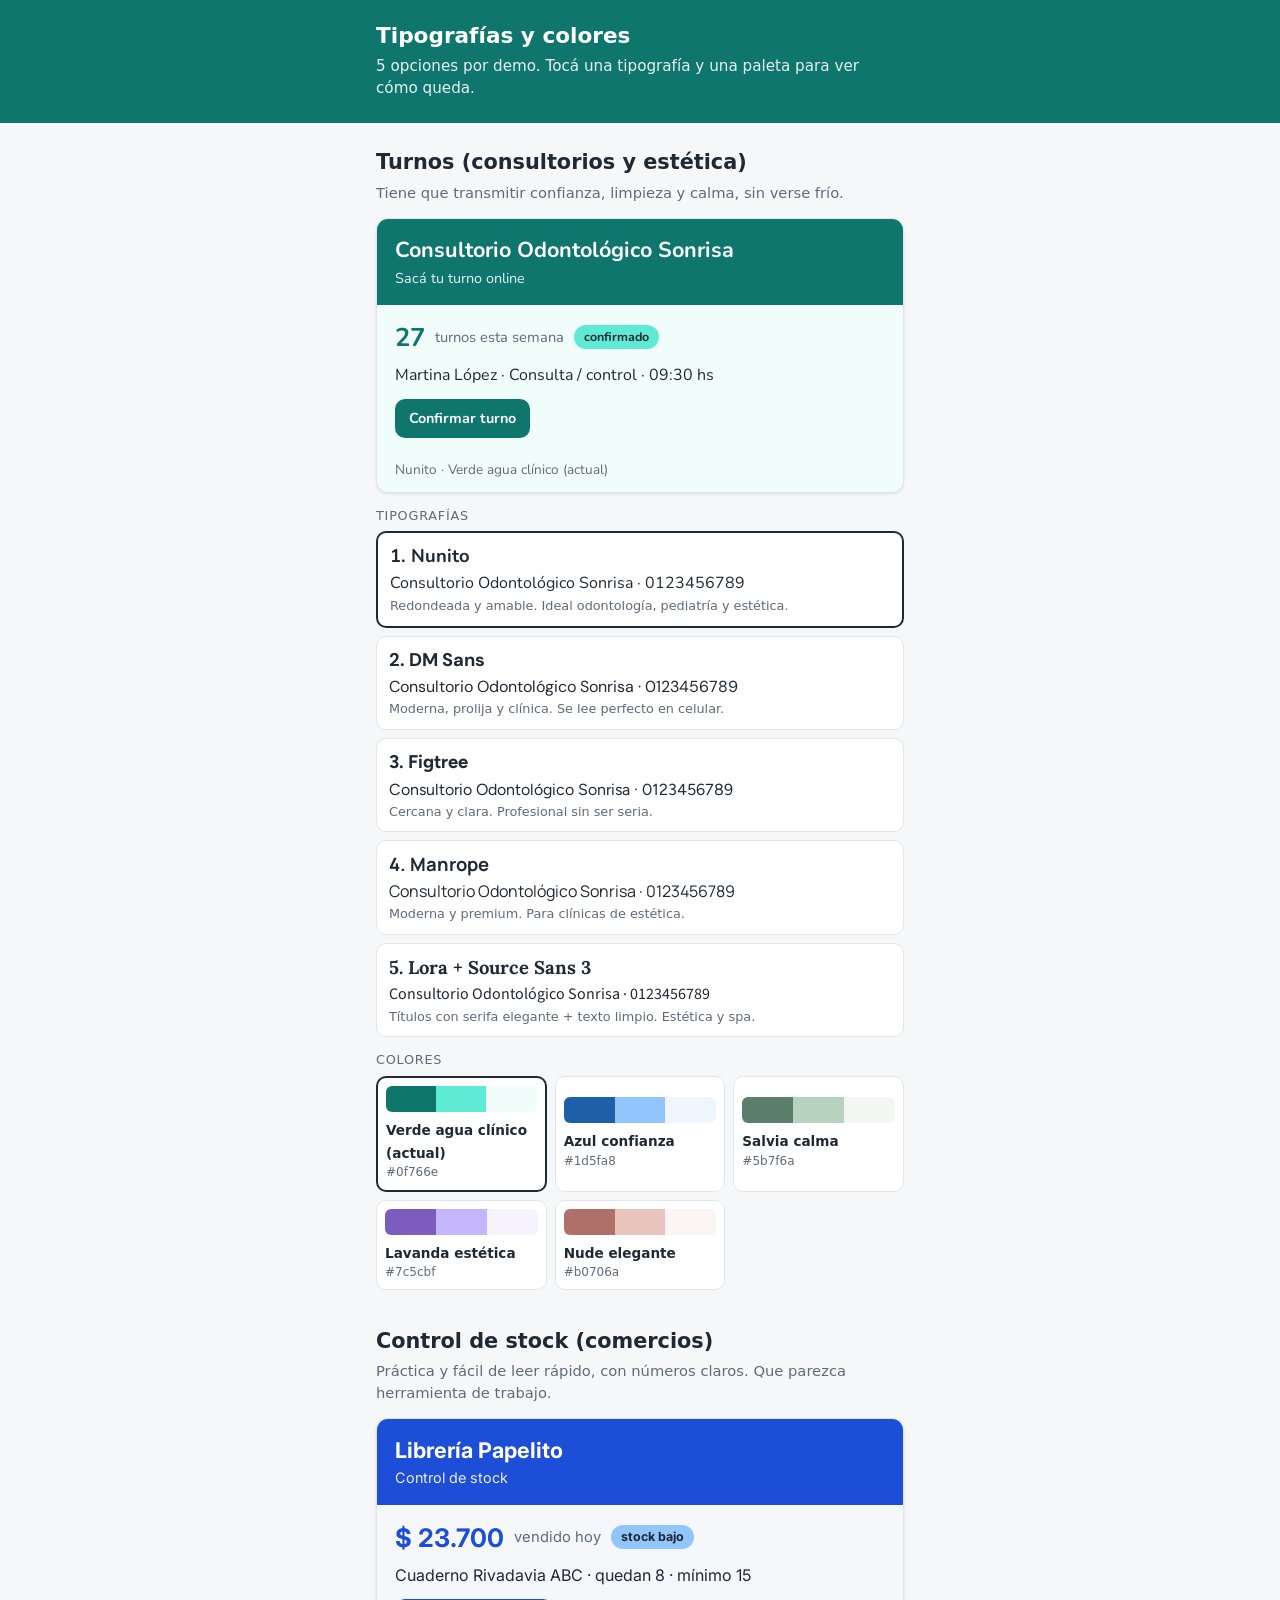
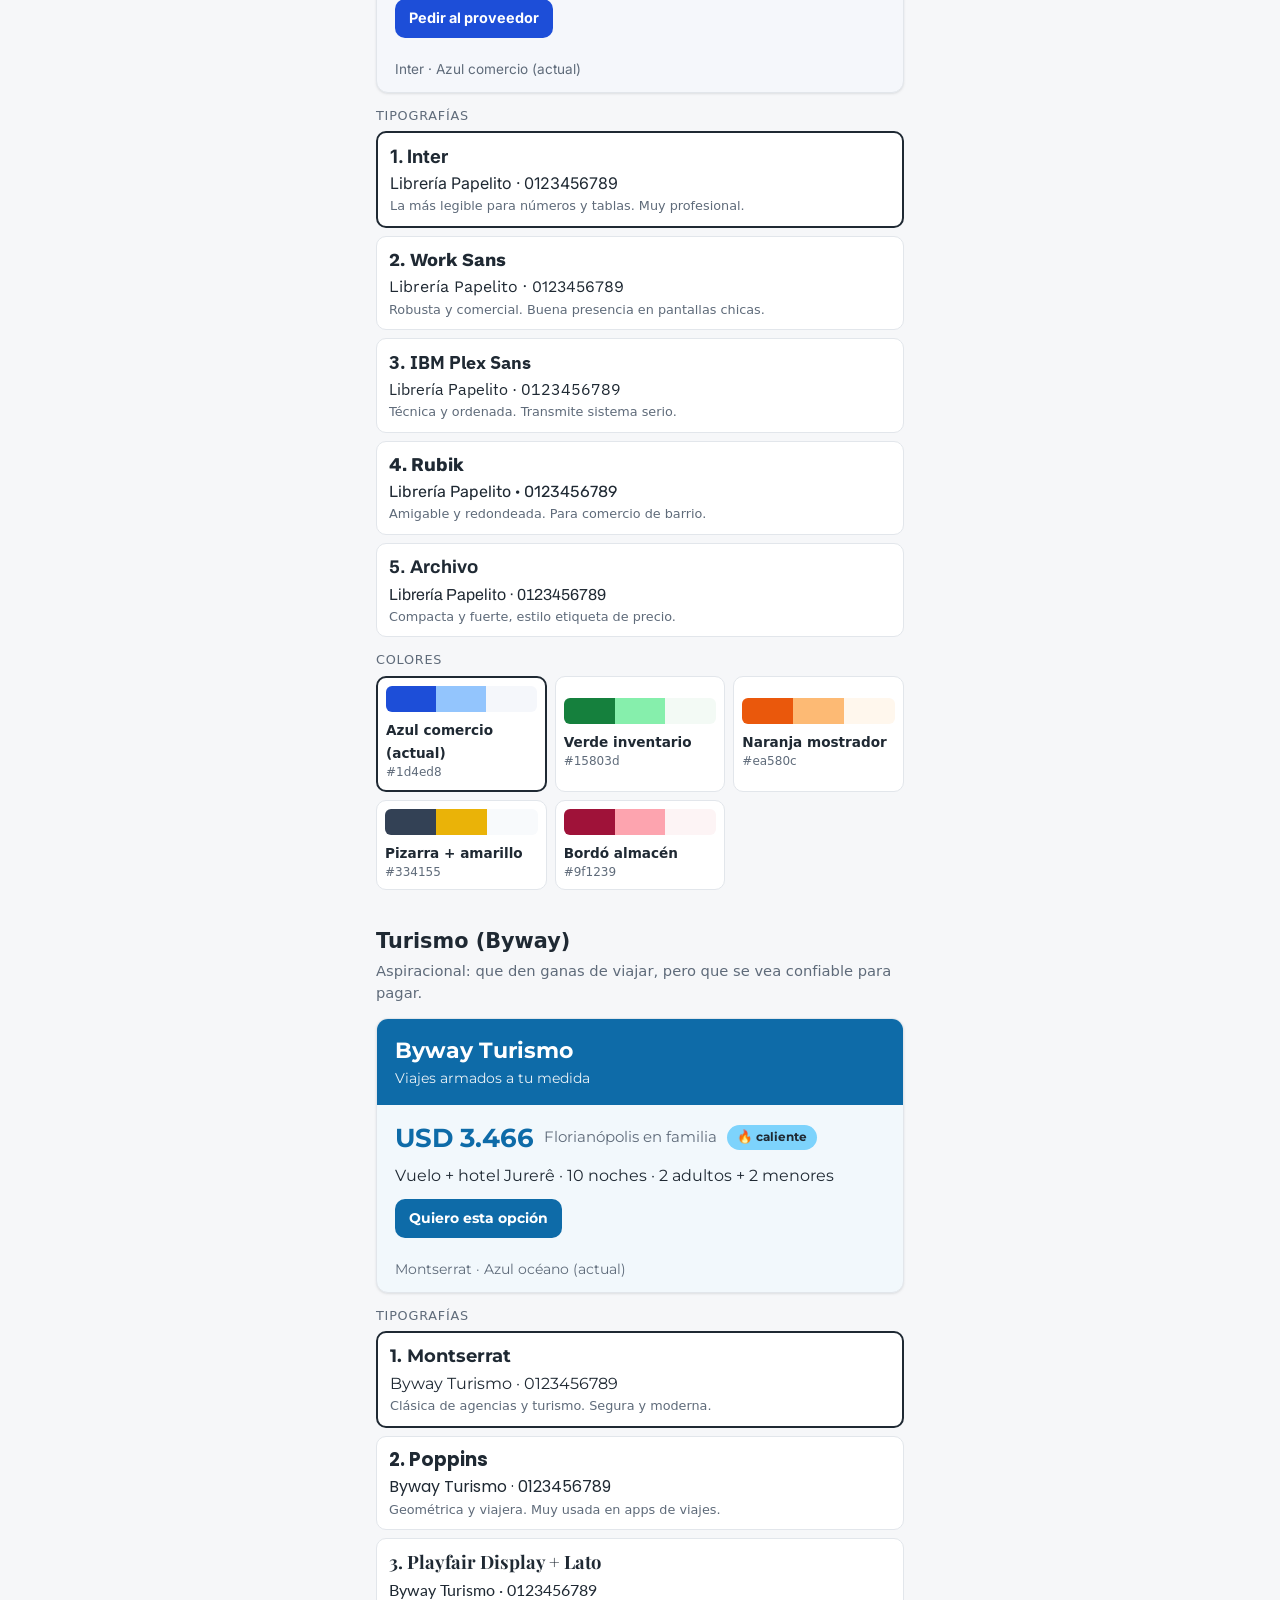
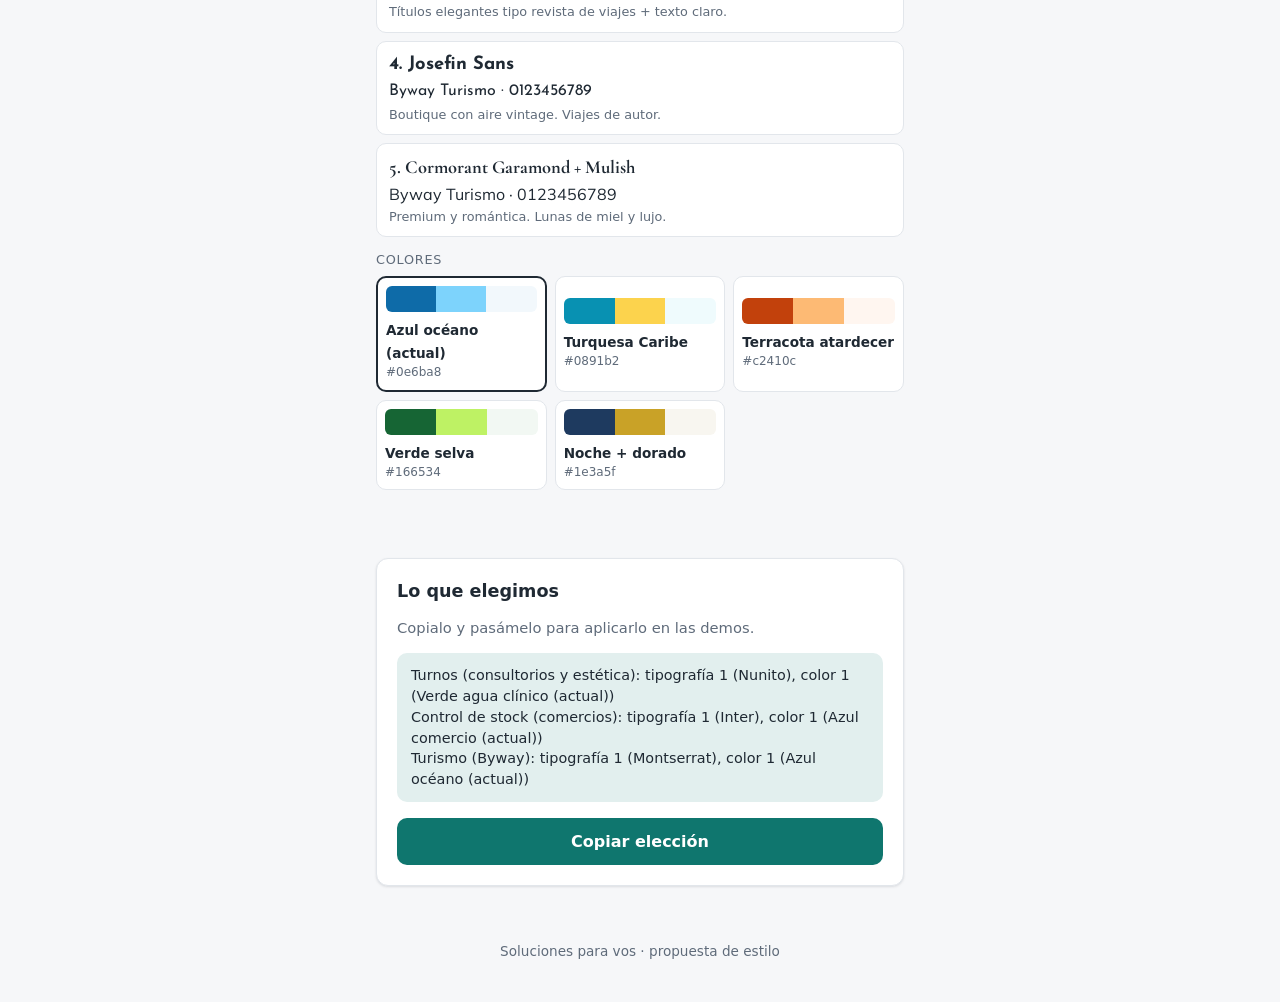
==== estilos/index.html @ ed7ce6e1 "Pagina para elegir tipografias y colores de cada demo 5 tipografias y 5 paletas por demo (turnos, st" ====
<!DOCTYPE html>
<html lang="es">
<head>
  <meta charset="UTF-8">
  <meta name="viewport" content="width=device-width, initial-scale=1">
  <title>Tipografías y colores</title>
  <link rel="preconnect" href="https://fonts.googleapis.com">
  <link rel="preconnect" href="https://fonts.gstatic.com" crossorigin>
  <link rel="stylesheet" href="https://fonts.googleapis.com/css2?family=Archivo:wght@400;700&family=Cormorant+Garamond:wght@600;700&family=DM+Sans:wght@400;700&family=Figtree:wght@400;700&family=IBM+Plex+Sans:wght@400;700&family=Inter:wght@400;700&family=Josefin+Sans:wght@400;700&family=Lato:wght@400;700&family=Lora:wght@600;700&family=Manrope:wght@400;700&family=Montserrat:wght@400;700&family=Mulish:wght@400;700&family=Nunito:wght@400;800&family=Playfair+Display:wght@600;700&family=Poppins:wght@400;600&family=Rubik:wght@400;600&family=Source+Sans+3:wght@400;700&family=Work+Sans:wght@400;700&display=swap">
  <link rel="stylesheet" href="../comun/estilos.css?v=20260928">
  <style>
    .seccion { margin-bottom: 36px; }
    .seccion > h2 { font-size: 1.3rem; margin: 8px 0 4px; }
    .muestra { border-radius: var(--radio); overflow: hidden; border: 1px solid var(--borde); box-shadow: var(--sombra); position: sticky; top: 8px; z-index: 3; margin-bottom: 14px; }
    .muestra .cab { color: white; padding: 16px 18px; }
    .muestra .cab h3 { margin: 0; font-size: 1.35rem; }
    .muestra .cab p { margin: 2px 0 0; opacity: .9; font-size: .9rem; }
    .muestra .cuerpo { padding: 14px 18px; }
    .muestra .fila-m { display: flex; gap: 10px; align-items: center; flex-wrap: wrap; }
    .muestra .num { font-size: 1.6rem; font-weight: 700; }
    .muestra .btn { display: inline-block; color: white; border-radius: 10px; padding: 9px 14px; font-weight: 700; font-size: .9rem; }
    .muestra .chip-m { border-radius: 999px; padding: 3px 10px; font-size: .78rem; font-weight: 700; }
    .elegido { font-size: .85rem; color: var(--texto-suave); margin: 8px 0 0; }
    .grupo-titulo { font-size: .8rem; text-transform: uppercase; letter-spacing: .06em; color: var(--texto-suave); margin: 14px 0 6px; }
    .fuentes { display: grid; gap: 8px; }
    .fuente { text-align: left; border: 1px solid var(--borde); background: white; border-radius: 10px; padding: 10px 12px; cursor: pointer; color: var(--texto); }
    .fuente.activa { border: 2px solid var(--texto); }
    .fuente .nombre-f { font-size: 1.15rem; }
    .fuente small { display: block; color: var(--texto-suave); font-family: system-ui, sans-serif; font-size: .8rem; margin-top: 2px; }
    .paletas { display: grid; grid-template-columns: repeat(auto-fill, minmax(150px, 1fr)); gap: 8px; }
    .paleta { border: 1px solid var(--borde); background: white; border-radius: 10px; padding: 8px; cursor: pointer; text-align: left; color: var(--texto); }
    .paleta.activa { border: 2px solid var(--texto); }
    .paleta .barras { display: flex; height: 26px; border-radius: 6px; overflow: hidden; margin-bottom: 6px; }
    .paleta .barras span { flex: 1; }
    .paleta small { color: var(--texto-suave); display: block; font-size: .75rem; }
    #resumen-final { white-space: pre-line; font-size: .9rem; }
  </style>
</head>
<body>
  <header class="encabezado">
    <div class="contenedor angosto">
      <h1>Tipografías y colores</h1>
      <p>5 opciones por demo. Tocá una tipografía y una paleta para ver cómo queda.</p>
    </div>
  </header>

  <main class="contenedor angosto" id="secciones"></main>

  <div class="contenedor angosto">
    <section class="tarjeta">
      <h2>Lo que elegimos</h2>
      <p class="vacio" style="margin-top:0">Copialo y pasámelo para aplicarlo en las demos.</p>
      <div class="aviso" id="resumen-final"></div>
      <button class="boton ancho" id="btn-copiar">Copiar elección</button>
    </section>
  </div>
  <footer class="pie">Soluciones para vos · propuesta de estilo</footer>

  <script>
    const DEMOS = [
      {
        id: "turnos", titulo: "Turnos (consultorios y estética)", negocio: "Consultorio Odontológico Sonrisa", sub: "Sacá tu turno online",
        chip: "confirmado", numero: "27", etiqueta: "turnos esta semana", boton: "Confirmar turno",
        idea: "Tiene que transmitir confianza, limpieza y calma, sin verse frío.",
        fuentes: [
          { t: "Nunito", c: "Nunito", nota: "Redondeada y amable. Ideal odontología, pediatría y estética." },
          { t: "DM Sans", c: "DM Sans", nota: "Moderna, prolija y clínica. Se lee perfecto en celular." },
          { t: "Figtree", c: "Figtree", nota: "Cercana y clara. Profesional sin ser seria." },
          { t: "Manrope", c: "Manrope", nota: "Moderna y premium. Para clínicas de estética." },
          { t: "Lora", c: "Source Sans 3", nota: "Títulos con serifa elegante + texto limpio. Estética y spa." },
        ],
        paletas: [
          { n: "Verde agua clínico (actual)", p: "#0f766e", f: "#f0fdfa", a: "#5eead4" },
          { n: "Azul confianza", p: "#1d5fa8", f: "#eff6ff", a: "#93c5fd" },
          { n: "Salvia calma", p: "#5b7f6a", f: "#f3f7f4", a: "#b7d3c0" },
          { n: "Lavanda estética", p: "#7c5cbf", f: "#f6f3ff", a: "#c4b5fd" },
          { n: "Nude elegante", p: "#b0706a", f: "#fbf5f3", a: "#e8c4bd" },
        ],
      },
      {
        id: "stock", titulo: "Control de stock (comercios)", negocio: "Librería Papelito", sub: "Control de stock",
        chip: "stock bajo", numero: "$ 23.700", etiqueta: "vendido hoy", boton: "Pedir al proveedor",
        idea: "Práctica y fácil de leer rápido, con números claros. Que parezca herramienta de trabajo.",
        fuentes: [
          { t: "Inter", c: "Inter", nota: "La más legible para números y tablas. Muy profesional." },
          { t: "Work Sans", c: "Work Sans", nota: "Robusta y comercial. Buena presencia en pantallas chicas." },
          { t: "IBM Plex Sans", c: "IBM Plex Sans", nota: "Técnica y ordenada. Transmite sistema serio." },
          { t: "Rubik", c: "Rubik", nota: "Amigable y redondeada. Para comercio de barrio." },
          { t: "Archivo", c: "Archivo", nota: "Compacta y fuerte, estilo etiqueta de precio." },
        ],
        paletas: [
          { n: "Azul comercio (actual)", p: "#1d4ed8", f: "#f5f7fb", a: "#93c5fd" },
          { n: "Verde inventario", p: "#15803d", f: "#f3faf5", a: "#86efac" },
          { n: "Naranja mostrador", p: "#ea580c", f: "#fff7ed", a: "#fdba74" },
          { n: "Pizarra + amarillo", p: "#334155", f: "#f8fafc", a: "#eab308" },
          { n: "Bordó almacén", p: "#9f1239", f: "#fdf4f5", a: "#fda4af" },
        ],
      },
      {
        id: "turismo", titulo: "Turismo (Byway)", negocio: "Byway Turismo", sub: "Viajes armados a tu medida",
        chip: "🔥 caliente", numero: "USD 3.466", etiqueta: "Florianópolis en familia", boton: "Quiero esta opción",
        idea: "Aspiracional: que den ganas de viajar, pero que se vea confiable para pagar.",
        fuentes: [
          { t: "Montserrat", c: "Montserrat", nota: "Clásica de agencias y turismo. Segura y moderna." },
          { t: "Poppins", c: "Poppins", nota: "Geométrica y viajera. Muy usada en apps de viajes." },
          { t: "Playfair Display", c: "Lato", nota: "Títulos elegantes tipo revista de viajes + texto claro." },
          { t: "Josefin Sans", c: "Josefin Sans", nota: "Boutique con aire vintage. Viajes de autor." },
          { t: "Cormorant Garamond", c: "Mulish", nota: "Premium y romántica. Lunas de miel y lujo." },
        ],
        paletas: [
          { n: "Azul océano (actual)", p: "#0e6ba8", f: "#f2f8fc", a: "#7dd3fc" },
          { n: "Turquesa Caribe", p: "#0891b2", f: "#effbfd", a: "#fcd34d" },
          { n: "Terracota atardecer", p: "#c2410c", f: "#fff6f0", a: "#fdba74" },
          { n: "Verde selva", p: "#166534", f: "#f2f8f3", a: "#bef264" },
          { n: "Noche + dorado", p: "#1e3a5f", f: "#f8f6f0", a: "#c9a227" },
        ],
      },
    ];

    const eleccion = {};
    const cont = document.getElementById("secciones");

    DEMOS.forEach((d) => {
      eleccion[d.id] = { f: 0, p: 0 };
      const s = document.createElement("section");
      s.className = "seccion";
      s.innerHTML = `
        <h2>${d.titulo}</h2>
        <p class="vacio" style="margin-top:0">${d.idea}</p>
        <div class="muestra" id="m-${d.id}">
          <div class="cab"><h3>${d.negocio}</h3><p>${d.sub}</p></div>
          <div class="cuerpo">
            <div class="fila-m"><span class="num">${d.numero}</span><span class="vacio">${d.etiqueta}</span><span class="chip-m">${d.chip}</span></div>
            <p style="margin:8px 0 12px">Martina López · Consulta / control · 09:30 hs</p>
            <span class="btn">${d.boton}</span>
          </div>
          <p class="elegido" style="padding:0 18px 12px"></p>
        </div>
        <div class="grupo-titulo">Tipografías</div>
        <div class="fuentes">${d.fuentes.map((f, i) => `
          <button class="fuente" data-demo="${d.id}" data-f="${i}">
            <span class="nombre-f" style="font-family:'${f.t}';font-weight:700">${i + 1}. ${f.t}${f.c !== f.t ? " + " + f.c : ""}</span>
            <span style="font-family:'${f.c}';display:block;margin-top:2px">${d.negocio} · 0123456789</span>
            <small>${f.nota}</small></button>`).join("")}</div>
        <div class="grupo-titulo">Colores</div>
        <div class="paletas">${d.paletas.map((p, i) => `
          <button class="paleta" data-demo="${d.id}" data-p="${i}">
            <div class="barras"><span style="background:${p.p}"></span><span style="background:${p.a}"></span><span style="background:${p.f}"></span></div>
            <strong style="font-size:.85rem">${p.n}</strong><small>${p.p}</small></button>`).join("")}</div>`;
      cont.appendChild(s);
    });

    // La muestra de ejemplo de turnos habla de pacientes; en las otras, cambia el texto de la fila
    document.querySelector("#m-stock .cuerpo p").textContent = "Cuaderno Rivadavia ABC · quedan 8 · mínimo 15";
    document.querySelector("#m-turismo .cuerpo p").textContent = "Vuelo + hotel Jurerê · 10 noches · 2 adultos + 2 menores";

    function aplicar(id) {
      const d = DEMOS.find((x) => x.id === id);
      const { f, p } = eleccion[id];
      const fu = d.fuentes[f], pa = d.paletas[p];
      const m = document.getElementById("m-" + id);
      m.style.background = pa.f;
      m.style.fontFamily = `'${fu.c}', system-ui, sans-serif`;
      m.querySelector(".cab").style.background = pa.p;
      m.querySelector("h3").style.fontFamily = `'${fu.t}', serif`;
      m.querySelector(".num").style.fontFamily = `'${fu.t}', sans-serif`;
      m.querySelector(".num").style.color = pa.p;
      m.querySelector(".btn").style.background = pa.p;
      const chip = m.querySelector(".chip-m");
      chip.style.background = pa.a; chip.style.color = "#1f2933";
      m.querySelector(".elegido").textContent = `${fu.t}${fu.c !== fu.t ? " + " + fu.c : ""} · ${pa.n}`;
      document.querySelectorAll(`.fuente[data-demo=${id}]`).forEach((b) => b.classList.toggle("activa", +b.dataset.f === f));
      document.querySelectorAll(`.paleta[data-demo=${id}]`).forEach((b) => b.classList.toggle("activa", +b.dataset.p === p));
      resumen();
    }

    function resumen() {
      document.getElementById("resumen-final").textContent = DEMOS.map((d) => {
        const fu = d.fuentes[eleccion[d.id].f], pa = d.paletas[eleccion[d.id].p];
        return `${d.titulo}: tipografía ${eleccion[d.id].f + 1} (${fu.t}${fu.c !== fu.t ? " + " + fu.c : ""}), color ${eleccion[d.id].p + 1} (${pa.n})`;
      }).join("\n");
    }

    document.querySelectorAll(".fuente").forEach((b) => b.onclick = () => { eleccion[b.dataset.demo].f = +b.dataset.f; aplicar(b.dataset.demo); });
    document.querySelectorAll(".paleta").forEach((b) => b.onclick = () => { eleccion[b.dataset.demo].p = +b.dataset.p; aplicar(b.dataset.demo); });
    DEMOS.forEach((d) => aplicar(d.id));

    document.getElementById("btn-copiar").onclick = async () => {
      const txt = document.getElementById("resumen-final").textContent;
      try { await navigator.clipboard.writeText(txt); alert("Copiado. Pegámelo en el chat."); } catch (e) { prompt("Copiá:", txt); }
    };
  </script>
</body>
</html>
---- comun/estilos.css ----
:root {
  --marca: #0f766e;
  --marca-suave: color-mix(in srgb, var(--marca) 12%, white);
  --fondo: #f6f7f9;
  --tarjeta: #ffffff;
  --texto: #1f2933;
  --texto-suave: #5f6b7a;
  --borde: #e2e6eb;
  --ok: #15803d;
  --alerta: #b45309;
  --error: #b91c1c;
  --radio: 12px;
  --sombra: 0 1px 3px rgba(16, 24, 40, .08), 0 1px 2px rgba(16, 24, 40, .04);
}

* { box-sizing: border-box; }

body {
  margin: 0;
  font-family: system-ui, -apple-system, "Segoe UI", Roboto, sans-serif;
  background: var(--fondo);
  color: var(--texto);
  line-height: 1.45;
}

button, input, select { font: inherit; }

.contenedor { max-width: 960px; margin: 0 auto; padding: 16px; }
.angosto { max-width: 560px; }

/* ---------- Encabezado ---------- */
.encabezado {
  background: var(--marca);
  color: white;
  padding: 20px 16px 24px;
}
.encabezado .contenedor { padding-top: 0; padding-bottom: 0; }
.encabezado h1 { margin: 0 0 4px; font-size: 1.35rem; }
.encabezado p { margin: 0; opacity: .9; font-size: .95rem; }

/* ---------- Tarjetas ---------- */
.tarjeta {
  background: var(--tarjeta);
  border: 1px solid var(--borde);
  border-radius: var(--radio);
  box-shadow: var(--sombra);
  padding: 20px;
  margin-bottom: 16px;
}
.tarjeta h2 { margin: 0 0 12px; font-size: 1.1rem; }
.paso { color: var(--texto-suave); font-size: .85rem; margin-bottom: 4px; }

/* ---------- Opciones ---------- */
.opciones { display: grid; gap: 8px; }
.opciones.dias { grid-template-columns: repeat(auto-fill, minmax(96px, 1fr)); }
.opciones.horas { grid-template-columns: repeat(auto-fill, minmax(76px, 1fr)); }

.opcion {
  border: 1px solid var(--borde);
  background: white;
  border-radius: 10px;
  padding: 12px;
  text-align: left;
  cursor: pointer;
  color: var(--texto);
}
.opcion:hover { border-color: var(--marca); }
.opcion.elegida { border-color: var(--marca); background: var(--marca-suave); font-weight: 600; }
.opcion small { display: block; color: var(--texto-suave); font-weight: 400; }
.opcion:disabled { opacity: .45; cursor: not-allowed; }
.opciones.horas .opcion, .opciones.dias .opcion { text-align: center; padding: 10px 6px; }

/* ---------- Formularios ---------- */
label { display: block; font-size: .9rem; margin: 12px 0 4px; color: var(--texto-suave); }
input, select {
  width: 100%;
  padding: 11px 12px;
  border: 1px solid var(--borde);
  border-radius: 10px;
  background: white;
}
input:focus, select:focus { outline: 2px solid var(--marca-suave); border-color: var(--marca); }

/* ---------- Botones ---------- */
.boton {
  display: inline-flex;
  align-items: center;
  justify-content: center;
  gap: 6px;
  border: 1px solid transparent;
  border-radius: 10px;
  padding: 11px 16px;
  cursor: pointer;
  background: var(--marca);
  color: white;
  font-weight: 600;
  text-decoration: none;
}
.boton:hover { filter: brightness(1.07); }
.boton.secundario { background: white; color: var(--texto); border-color: var(--borde); }
.boton.whatsapp { background: #25d366; color: #073b1d; }
.boton.peligro { background: white; color: var(--error); border-color: #f1c4c4; }
.boton.chico { padding: 6px 10px; font-size: .85rem; font-weight: 500; }
.boton.ancho { width: 100%; margin-top: 16px; }
.boton:disabled { opacity: .5; cursor: not-allowed; }

.acciones { display: flex; flex-wrap: wrap; gap: 8px; }

/* ---------- Mensajes ---------- */
.aviso { background: var(--marca-suave); border-radius: 10px; padding: 12px 14px; font-size: .92rem; }
.vacio { color: var(--texto-suave); font-size: .92rem; }
.oculto { display: none !important; }

.exito { text-align: center; }
.exito .icono { font-size: 2.5rem; }

/* ---------- Panel ---------- */
.barra {
  display: flex; flex-wrap: wrap; align-items: center; justify-content: space-between; gap: 12px;
  margin-bottom: 16px;
}
.pestanas { display: flex; gap: 4px; background: white; border: 1px solid var(--borde); border-radius: 10px; padding: 4px; max-width: 100%; overflow-x: auto; }
.pestana { border: 0; background: none; padding: 8px 14px; border-radius: 8px; cursor: pointer; color: var(--texto-suave); white-space: nowrap; }
.pestana.activa { background: var(--marca); color: white; }

.metricas { display: grid; grid-template-columns: repeat(auto-fit, minmax(150px, 1fr)); gap: 12px; margin-bottom: 16px; }
.metrica { background: white; border: 1px solid var(--borde); border-radius: var(--radio); padding: 14px 16px; box-shadow: var(--sombra); }
.metrica .numero { font-size: 1.7rem; font-weight: 700; }
.metrica .etiqueta { color: var(--texto-suave); font-size: .85rem; }
.metrica.destacada { border-color: var(--marca); background: var(--marca-suave); }

.navegar-dia { display: flex; align-items: center; gap: 8px; }
.navegar-dia strong { min-width: 190px; text-align: center; }

.fila {
  display: grid;
  grid-template-columns: 64px 1fr auto;
  gap: 12px;
  align-items: center;
  padding: 12px 0;
  border-bottom: 1px solid var(--borde);
}
.fila:last-child { border-bottom: 0; }
.fila .hora { font-weight: 700; font-variant-numeric: tabular-nums; }
.fila .quien small { display: block; color: var(--texto-suave); }
.fila.cancelado .quien { text-decoration: line-through; color: var(--texto-suave); }

.estado { display: inline-block; font-size: .75rem; padding: 2px 8px; border-radius: 999px; font-weight: 600; margin-left: 6px; }
.estado.confirmado { background: #dcfce7; color: var(--ok); }
.estado.pendiente { background: #fef3c7; color: var(--alerta); }
.estado.cancelado { background: #fee2e2; color: var(--error); }
.estado.recuperado { background: var(--marca-suave); color: var(--marca); }

/* ---------- Modal ---------- */
.fondo-modal {
  position: fixed; inset: 0; background: rgba(15, 23, 42, .45);
  display: flex; align-items: flex-end; justify-content: center; padding: 16px; z-index: 10;
}
.modal { background: white; border-radius: var(--radio); max-width: 520px; width: 100%; padding: 20px; max-height: 90vh; overflow: auto; }
.modal h3 { margin-top: 0; }
@media (min-width: 640px) { .fondo-modal { align-items: center; } }

.pie { text-align: center; color: var(--texto-suave); font-size: .85rem; padding: 24px 16px 40px; }
.pie a { color: var(--texto-suave); }

@media (max-width: 560px) {
  /* Métricas compactas: que no tapen la pantalla y se vea el contenido principal */
  .metricas { grid-template-columns: repeat(3, 1fr); gap: 8px; }
  .metrica { padding: 10px; }
  .metrica .numero { font-size: 1.2rem; }
  .metrica .etiqueta { font-size: .72rem; line-height: 1.25; }
  .fila { grid-template-columns: 52px 1fr; }
  .fila .acciones { grid-column: 1 / -1; }
  .navegar-dia strong { min-width: 0; }
}
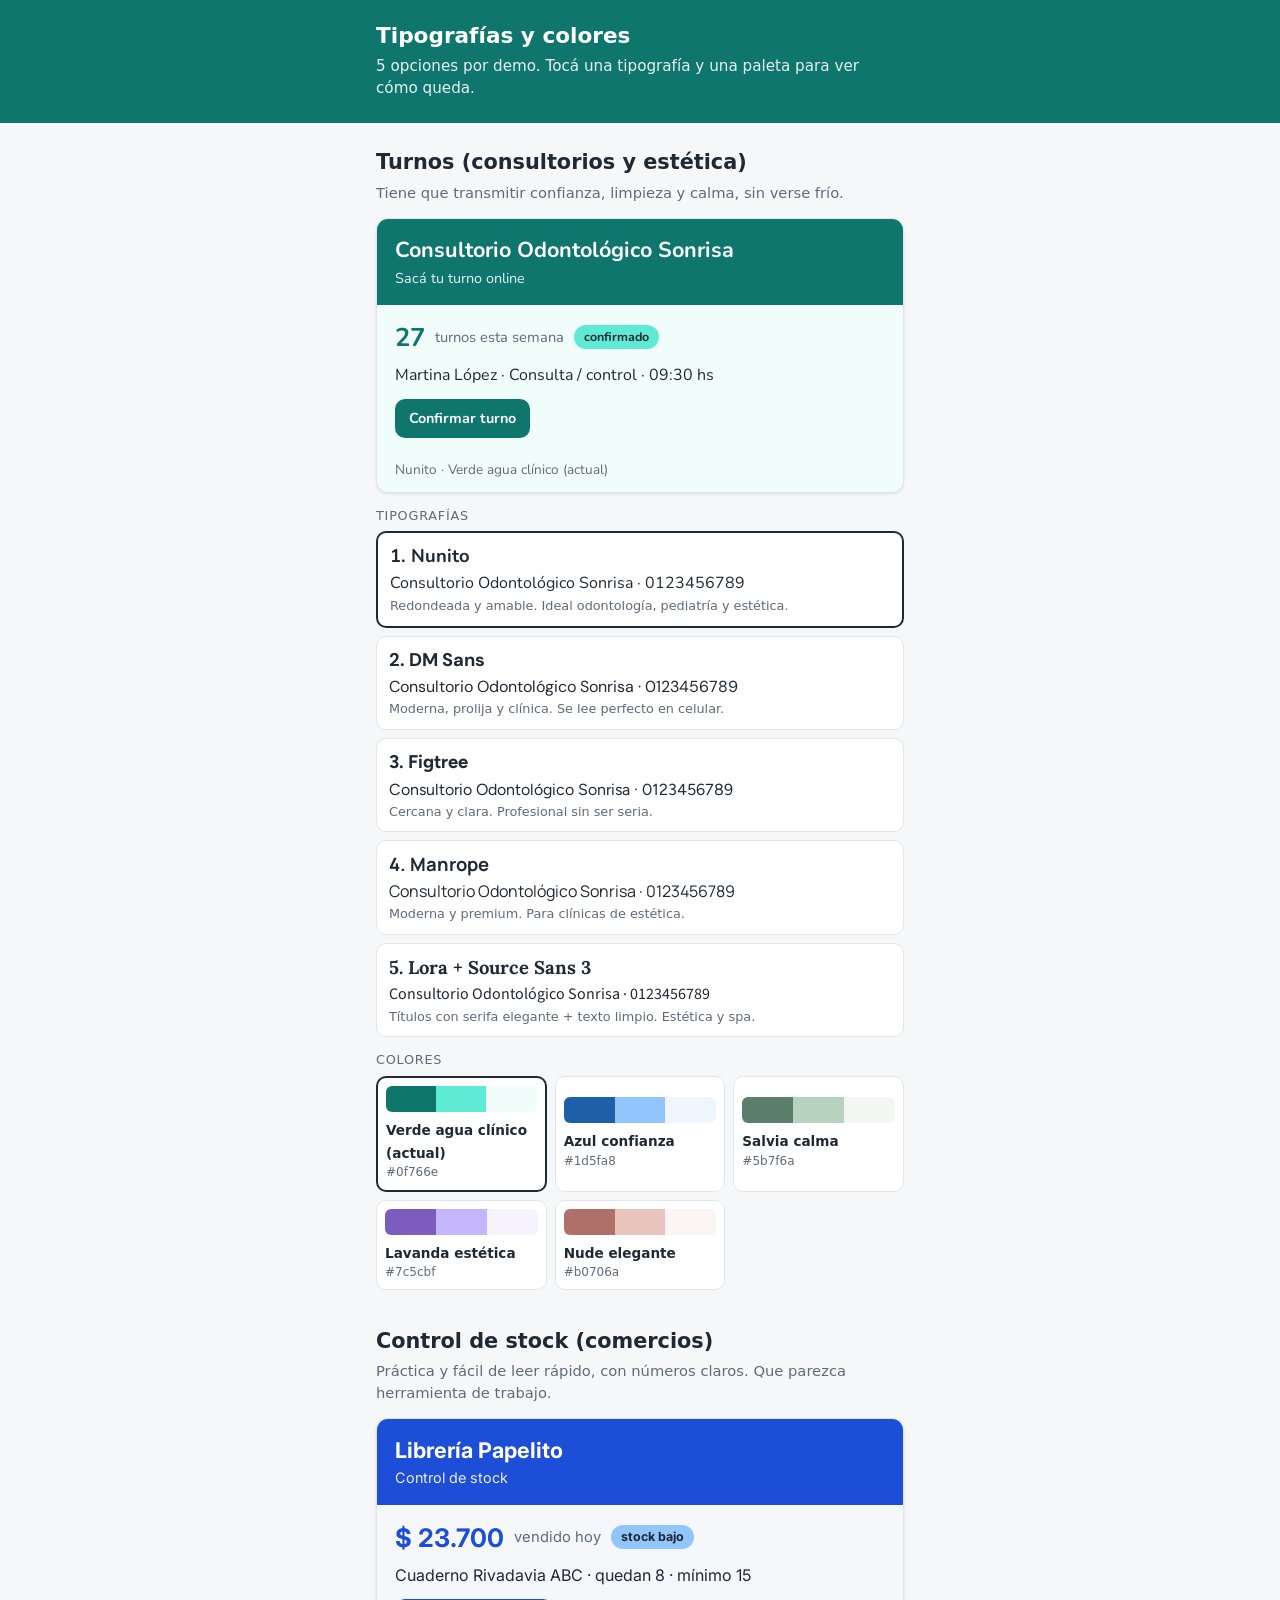
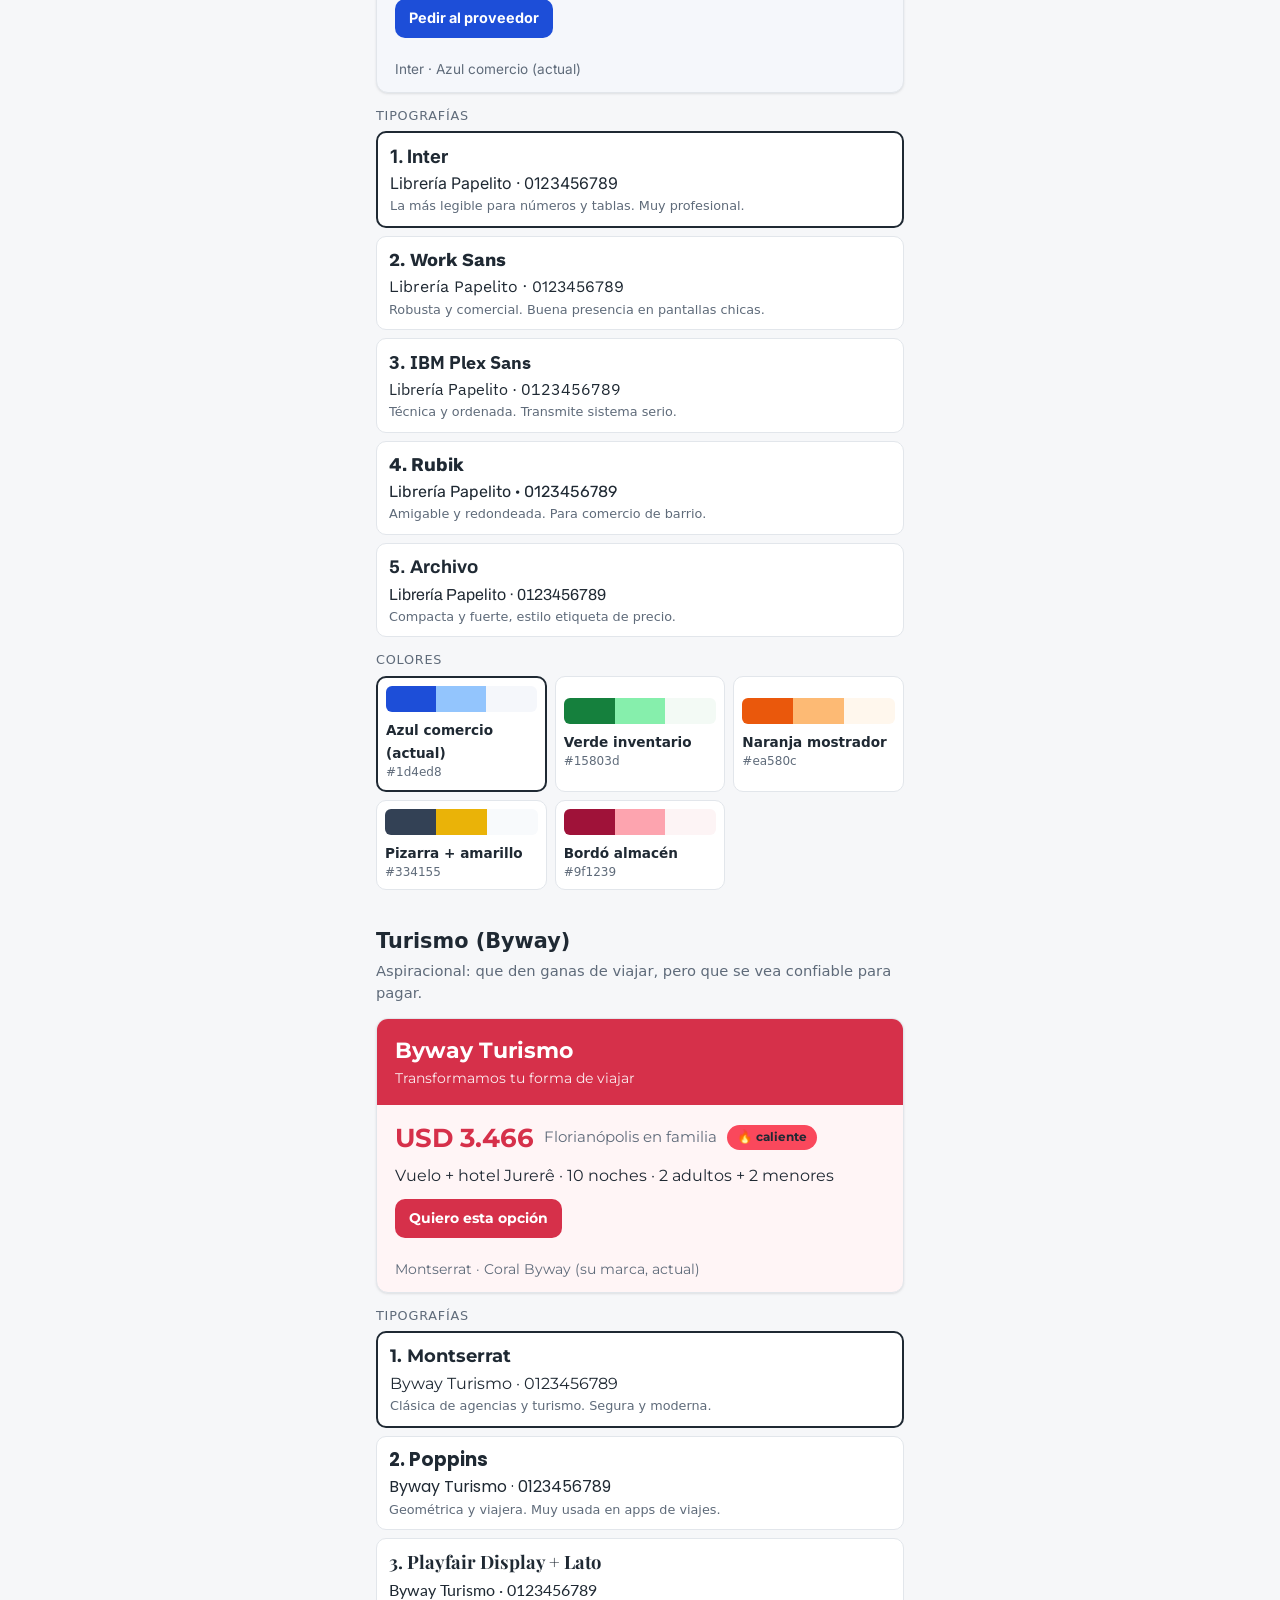
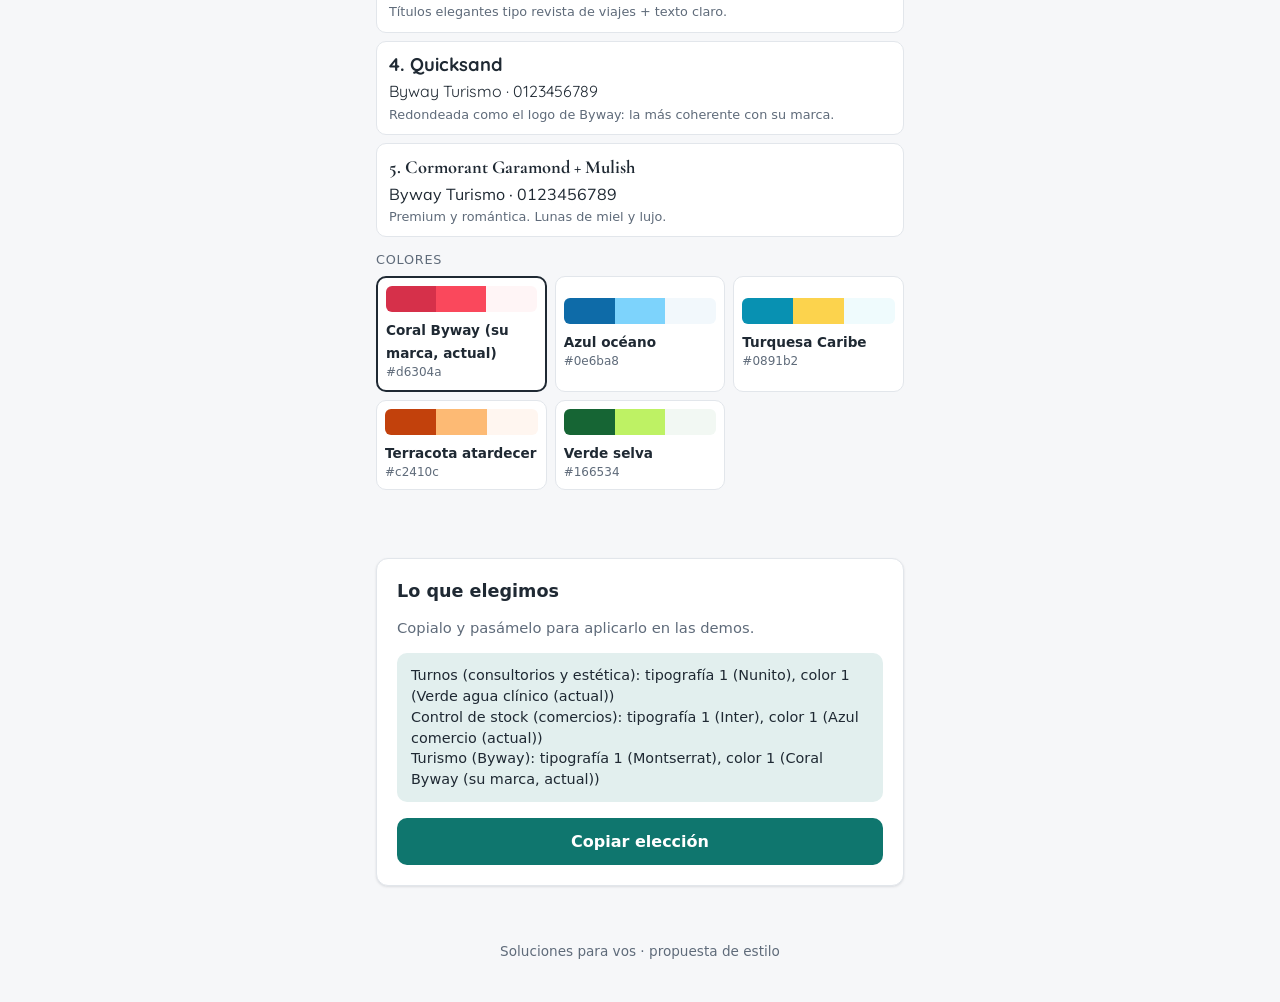
==== commit 87fc98f9: "Marca Byway en la demo de turismo: logo, colores y vendedoras - Logo y coral de Byway (de su Linktre" ====
--- a/estilos/index.html
+++ b/estilos/index.html
@@ -6,8 +6,8 @@
   <title>Tipografías y colores</title>
   <link rel="preconnect" href="https://fonts.googleapis.com">
   <link rel="preconnect" href="https://fonts.gstatic.com" crossorigin>
-  <link rel="stylesheet" href="https://fonts.googleapis.com/css2?family=Archivo:wght@400;700&family=Cormorant+Garamond:wght@600;700&family=DM+Sans:wght@400;700&family=Figtree:wght@400;700&family=IBM+Plex+Sans:wght@400;700&family=Inter:wght@400;700&family=Josefin+Sans:wght@400;700&family=Lato:wght@400;700&family=Lora:wght@600;700&family=Manrope:wght@400;700&family=Montserrat:wght@400;700&family=Mulish:wght@400;700&family=Nunito:wght@400;800&family=Playfair+Display:wght@600;700&family=Poppins:wght@400;600&family=Rubik:wght@400;600&family=Source+Sans+3:wght@400;700&family=Work+Sans:wght@400;700&display=swap">
-  <link rel="stylesheet" href="../comun/estilos.css?v=20260928">
+  <link rel="stylesheet" href="https://fonts.googleapis.com/css2?family=Archivo:wght@400;700&family=Cormorant+Garamond:wght@600;700&family=DM+Sans:wght@400;700&family=Figtree:wght@400;700&family=IBM+Plex+Sans:wght@400;700&family=Inter:wght@400;700&family=Quicksand:wght@500;700&family=Lato:wght@400;700&family=Lora:wght@600;700&family=Manrope:wght@400;700&family=Montserrat:wght@400;700&family=Mulish:wght@400;700&family=Nunito:wght@400;800&family=Playfair+Display:wght@600;700&family=Poppins:wght@400;600&family=Rubik:wght@400;600&family=Source+Sans+3:wght@400;700&family=Work+Sans:wght@400;700&display=swap">
+  <link rel="stylesheet" href="../comun/estilos.css?v=20260928b">
   <style>
     .seccion { margin-bottom: 36px; }
     .seccion > h2 { font-size: 1.3rem; margin: 8px 0 4px; }
@@ -97,22 +97,23 @@
         ],
       },
       {
-        id: "turismo", titulo: "Turismo (Byway)", negocio: "Byway Turismo", sub: "Viajes armados a tu medida",
+        id: "turismo", titulo: "Turismo (Byway)", negocio: "Byway Turismo", sub: "Transformamos tu forma de viajar",
         chip: "🔥 caliente", numero: "USD 3.466", etiqueta: "Florianópolis en familia", boton: "Quiero esta opción",
         idea: "Aspiracional: que den ganas de viajar, pero que se vea confiable para pagar.",
         fuentes: [
           { t: "Montserrat", c: "Montserrat", nota: "Clásica de agencias y turismo. Segura y moderna." },
           { t: "Poppins", c: "Poppins", nota: "Geométrica y viajera. Muy usada en apps de viajes." },
           { t: "Playfair Display", c: "Lato", nota: "Títulos elegantes tipo revista de viajes + texto claro." },
-          { t: "Josefin Sans", c: "Josefin Sans", nota: "Boutique con aire vintage. Viajes de autor." },
+          { t: "Quicksand", c: "Quicksand", nota: "Redondeada como el logo de Byway: la más coherente con su marca." },
           { t: "Cormorant Garamond", c: "Mulish", nota: "Premium y romántica. Lunas de miel y lujo." },
         ],
         paletas: [
-          { n: "Azul océano (actual)", p: "#0e6ba8", f: "#f2f8fc", a: "#7dd3fc" },
+          { n: "Coral Byway (su marca, actual)", p: "#d6304a", f: "#fff5f6", a: "#fa485c" },
+          { n: "Azul océano", p: "#0e6ba8", f: "#f2f8fc", a: "#7dd3fc" },
           { n: "Turquesa Caribe", p: "#0891b2", f: "#effbfd", a: "#fcd34d" },
           { n: "Terracota atardecer", p: "#c2410c", f: "#fff6f0", a: "#fdba74" },
           { n: "Verde selva", p: "#166534", f: "#f2f8f3", a: "#bef264" },
-          { n: "Noche + dorado", p: "#1e3a5f", f: "#f8f6f0", a: "#c9a227" },
+
         ],
       },
     ];
